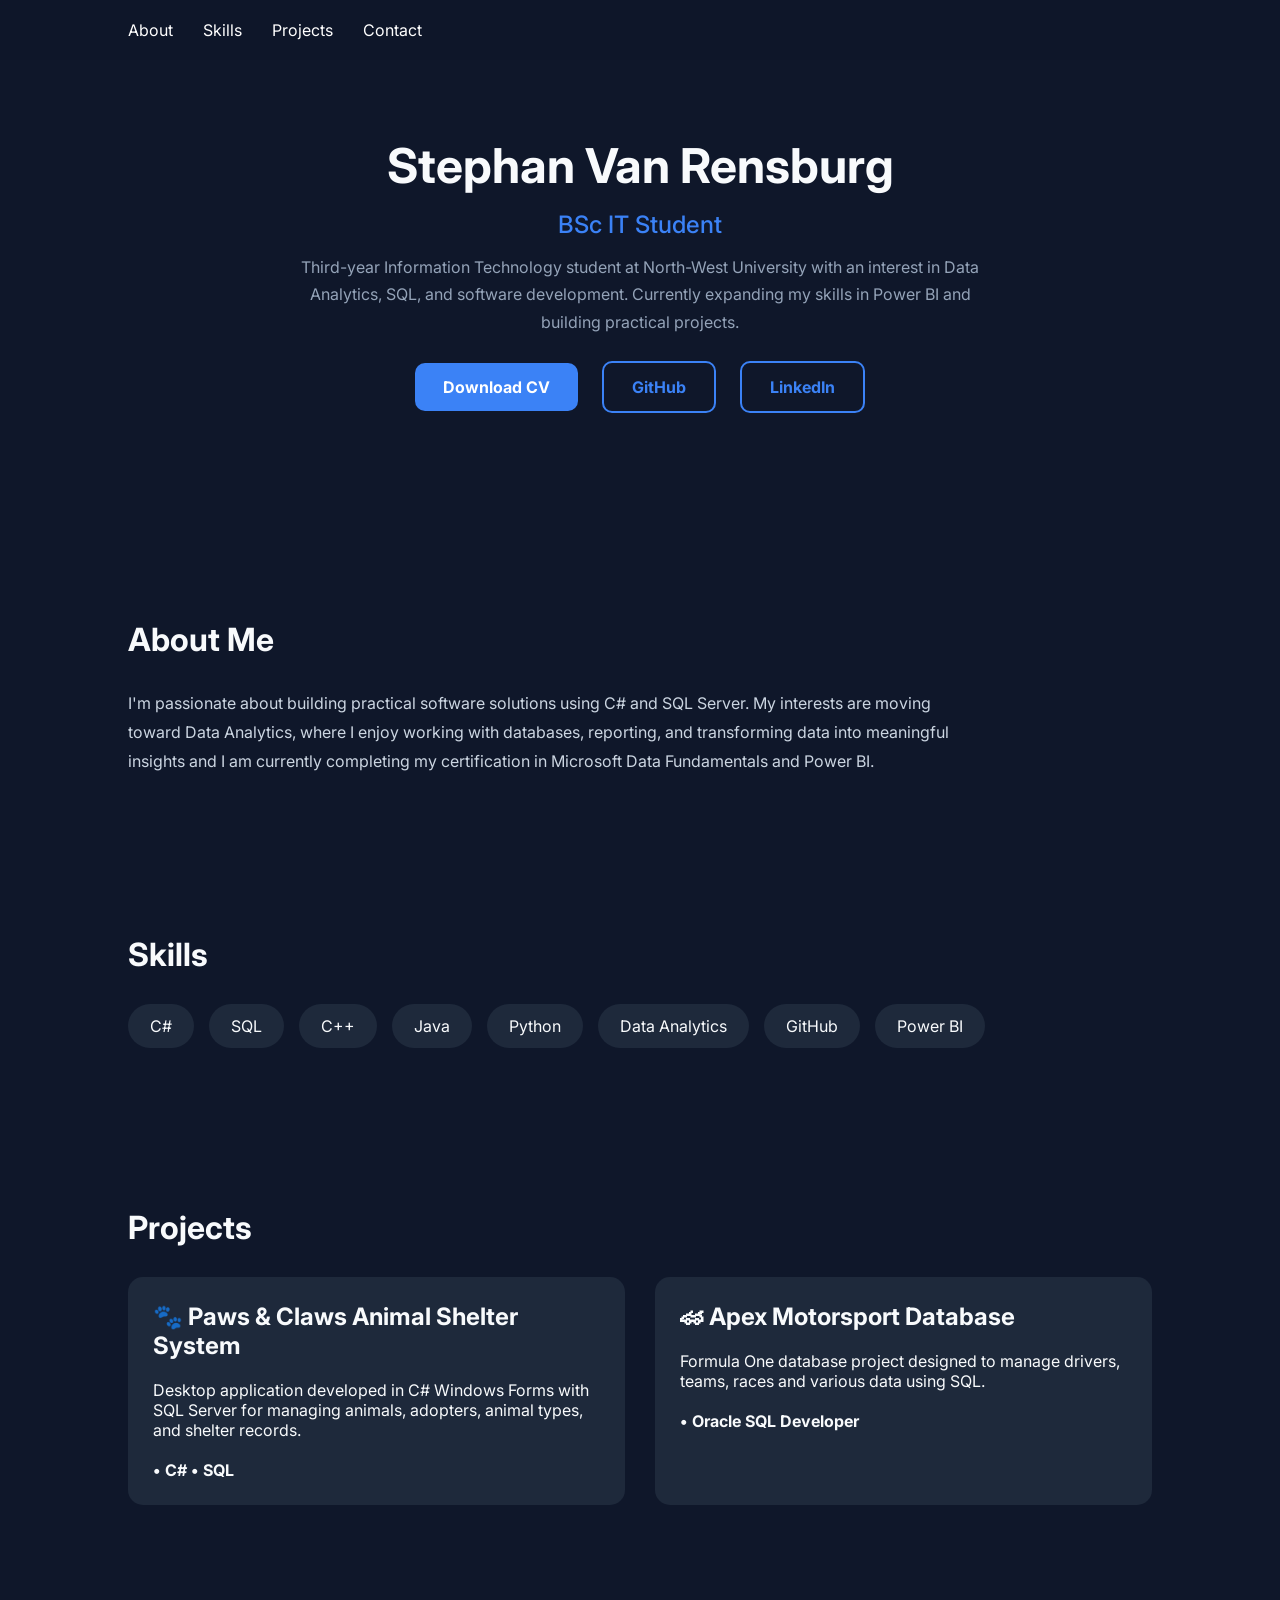
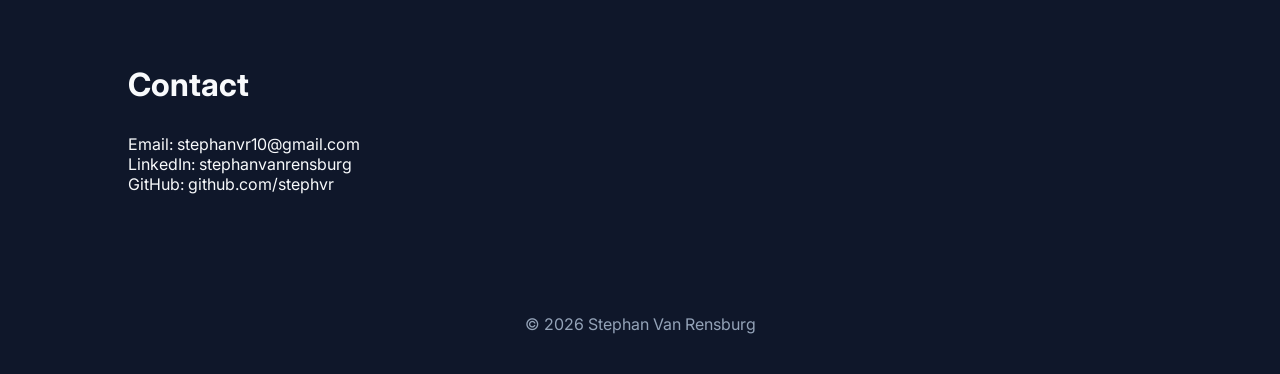
==== StephanVanRensburg-Virtual-CV.html @ e2e0fc40 "Initial file upload" ====
<!DOCTYPE html>
<html lang="en">
<head>
<meta name="viewport" content="width=device-width, initial-scale=1.0">
<meta charset="UTF-8">

<title>Stephan Van Rensburg | Portfolio</title>

<link rel="preconnect" href="https://fonts.googleapis.com">
<link rel="preconnect" href="https://fonts.gstatic.com" crossorigin>
<link href="https://fonts.googleapis.com/css2?family=Inter:wght@300;400;600;700&display=swap" rel="stylesheet">




<style>

*{
    margin:0;
    padding:0;
    box-sizing:border-box;
}

html{
    scroll-behavior: smooth;
}

body{
    font-family:'Inter',sans-serif;
    background:#0F172A;
    color:#F8FAFC;
}

nav{
    position:fixed;
    width:100%;
    top:0;
    background:rgba(15,23,42,.95);
    backdrop-filter:blur(10px);
    display:flex;
    justify-content:space-between;
    align-items:center;
    padding:20px 10%;
    z-index:1000;
}



nav h2{
    color:#3B82F6;
}

nav ul{
    display:flex;
    list-style:none;
    gap:30px;
}

nav a{
    color:white;
    text-decoration:none;
    transition:.3s;
}

nav a:hover{
    color:#3B82F6;
}

.hero{
    height:60vh;
    display:flex;
    justify-content:center;
    align-items:center;
    text-align:center;
    flex-direction:column;
    padding:20px;
    padding-bottom: 1px;
}



.hero h1{
    font-size:3rem;
}

.hero h2{
    color:#3B82F6;
    margin:15px 0;
    font-weight:500;
}

.hero p{
    max-width:700px;
    color:#94A3B8;
    line-height:1.7;
}

.buttons{
    margin-top:15px;
    
}

.btn{
    display:inline-block;
    padding:14px 28px;
    margin:10px;
    border-radius:10px;
    text-decoration:none;
    transition:.3s;
    font-weight:bold;
}

.primary{
    background:#3B82F6;
    color:white;
}

.secondary{
    border:2px solid #3B82F6;
    color:#3B82F6;
}

.btn:hover{
    transform:translateY(-3px);
}

section{
    padding:80px 10%;
    
}

h3{
    font-size:2rem;
    margin-bottom:30px;
}

.cards{
    display:grid;
    grid-template-columns:repeat(auto-fit,minmax(300px,1fr));
    gap:30px;
}

.card{
    background:#1E293B;
    border-radius:15px;
    padding:25px;
    transition:.3s;
}

.card:hover{
    transform:translateY(-8px);
}

.skills{
    display:flex;
    flex-wrap:wrap;
    gap:15px;
}

.skill{
    background:#1E293B;
    padding:12px 22px;
    border-radius:40px;
}

footer{
    padding:40px;
    text-align:center;
    color:#94A3B8;
}

</style>

</head>
<body>

<nav>



<ul>
<li><a href="#about">About</a></li>
<li><a href="#skills">Skills</a></li>
<li><a href="#projects">Projects</a></li>
<li><a href="#contact">Contact</a></li>
</ul>

</nav>

<section class="hero">



<h1>Stephan Van Rensburg</h1>

<h2>BSc IT Student</h2>

<p>
Third-year Information Technology student at North-West University with an
interest in Data Analytics, SQL, and software development.
Currently expanding my skills in Power BI and building practical projects.
</p>

<div class="buttons">
<a class="btn primary" href="#">Download CV</a>
<a class="btn secondary" href="https://github.com/stephvr">GitHub</a>
<a class="btn secondary" href="https://www.linkedin.com/in/stephanvanrensburg">LinkedIn</a>
</div>

</section>

<section id="about">

<h3>About Me</h3>

<p style="max-width:850px;line-height:1.8;color:#CBD5E1;">
I'm passionate about building practical software solutions using C# and SQL
Server. My interests are moving toward Data Analytics, where I enjoy working
with databases, reporting, and transforming data into meaningful insights and I am currently completing my certification in Microsoft Data Fundamentals and Power BI.
</p>

</section>

<section id="skills">

<h3>Skills</h3>

<div class="skills">

<div class="skill">C#</div>
<div class="skill">SQL</div>
<div class="skill">C++</div>
<div class="skill">Java</div>
<div class="skill">Python</div>
<div class="skill">Data Analytics</div>
<div class="skill">GitHub</div>
<div class="skill">Power BI</div>

</div>

</section>

<section id="projects">

<h3>Projects</h3>

<div class="cards">

<div class="card">

<h2>🐾 Paws & Claws Animal Shelter System</h2>

<br>

<p>
Desktop application developed in C# Windows Forms with SQL Server for managing
animals, adopters, animal types, and shelter records.
</p>

<br>

<strong>• C#  • SQL</strong>

</div>

<div class="card">

<h2>🏎 Apex Motorsport Database</h2>

<br>

<p>
Formula One database project designed to manage drivers, teams, races and
various data using SQL.
</p>

<br>

<strong>• Oracle SQL Developer</strong>

</div>

</div>

</section>

<section id="contact">

<h3>Contact</h3>

<p>Email: stephanvr10@gmail.com</p>
<p>LinkedIn: stephanvanrensburg</p>
<p>GitHub: github.com/stephvr</p>

</section>

<footer>

© 2026 Stephan Van Rensburg

</footer>

</body>
</html>
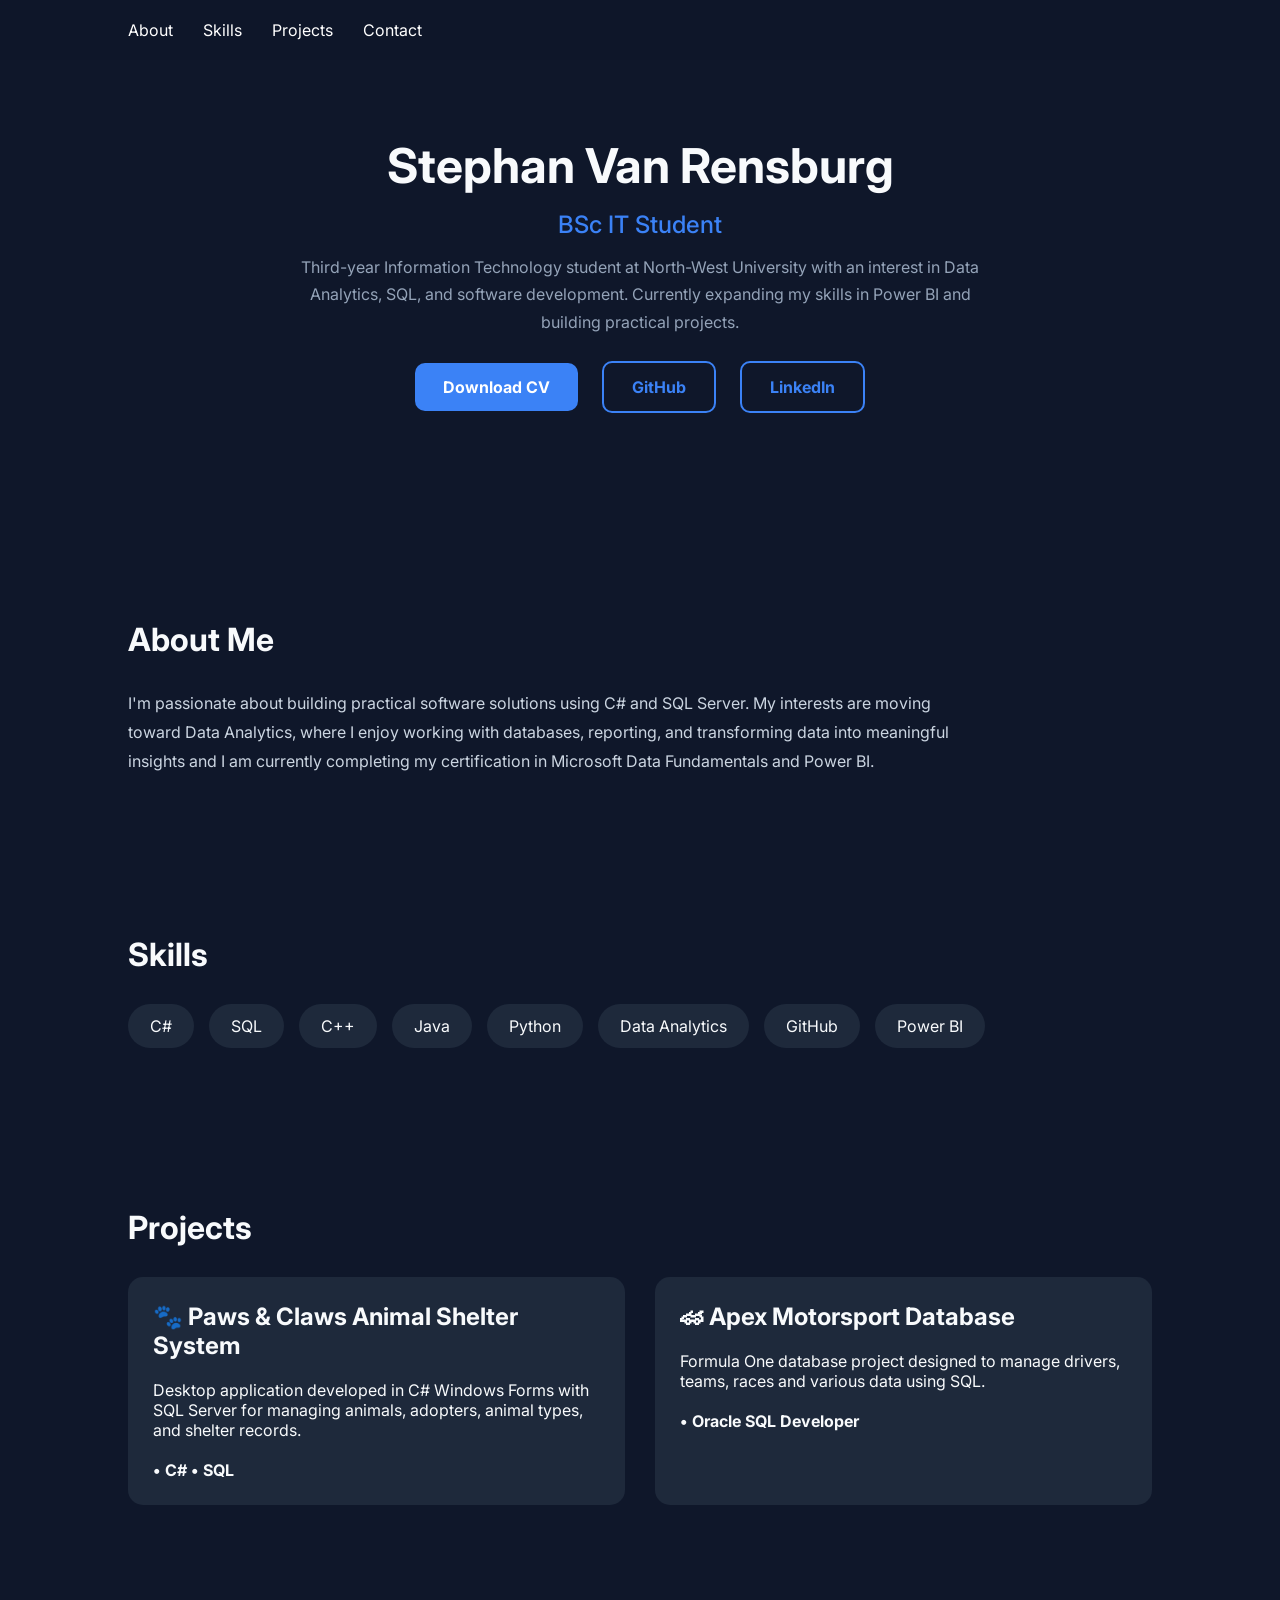
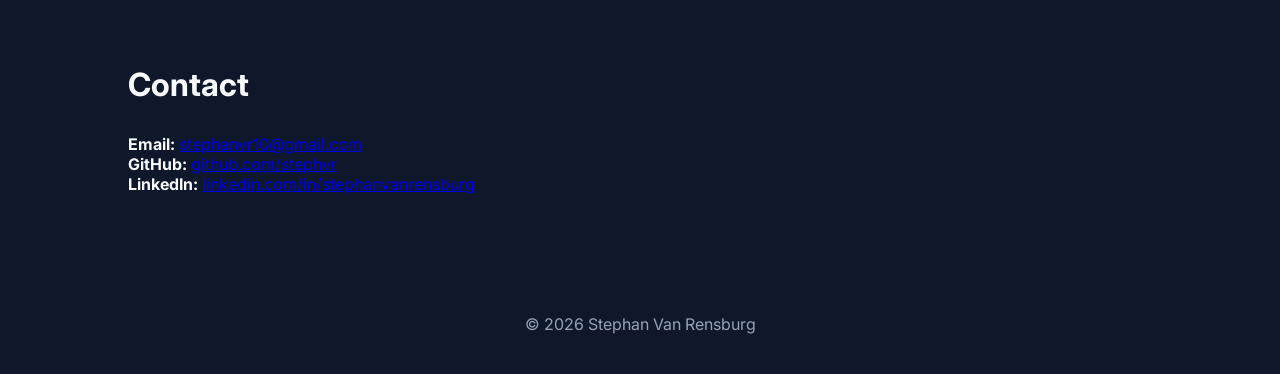
==== commit 3bedb44d: "Added hyperlinks for contact information" ====
--- a/StephanVanRensburg-Virtual-CV.html
+++ b/StephanVanRensburg-Virtual-CV.html
@@ -286,14 +286,28 @@
 
 <section id="contact">
 
-<h3>Contact</h3>
-
-<p>Email: stephanvr10@gmail.com</p>
-<p>LinkedIn: stephanvanrensburg</p>
-<p>GitHub: github.com/stephvr</p>
-
-</section>
-
+    <h3>Contact</h3>
+
+    <p>
+        <strong>Email:</strong>
+        <a href="mailto:stephanvr10@gmail.com">stephanvr10@gmail.com</a>
+    </p>
+
+    <p>
+        <strong>GitHub:</strong>
+        <a href="https://github.com/stephvr" target="_blank">
+            github.com/stephvr
+        </a>
+    </p>
+
+    <p>
+        <strong>LinkedIn:</strong>
+        <a href="https://www.linkedin.com/in/stephanvanrensburg/" target="_blank">
+            linkedin.com/in/stephanvanrensburg
+        </a>
+    </p>
+
+</section>
 <footer>
 
 © 2026 Stephan Van Rensburg
